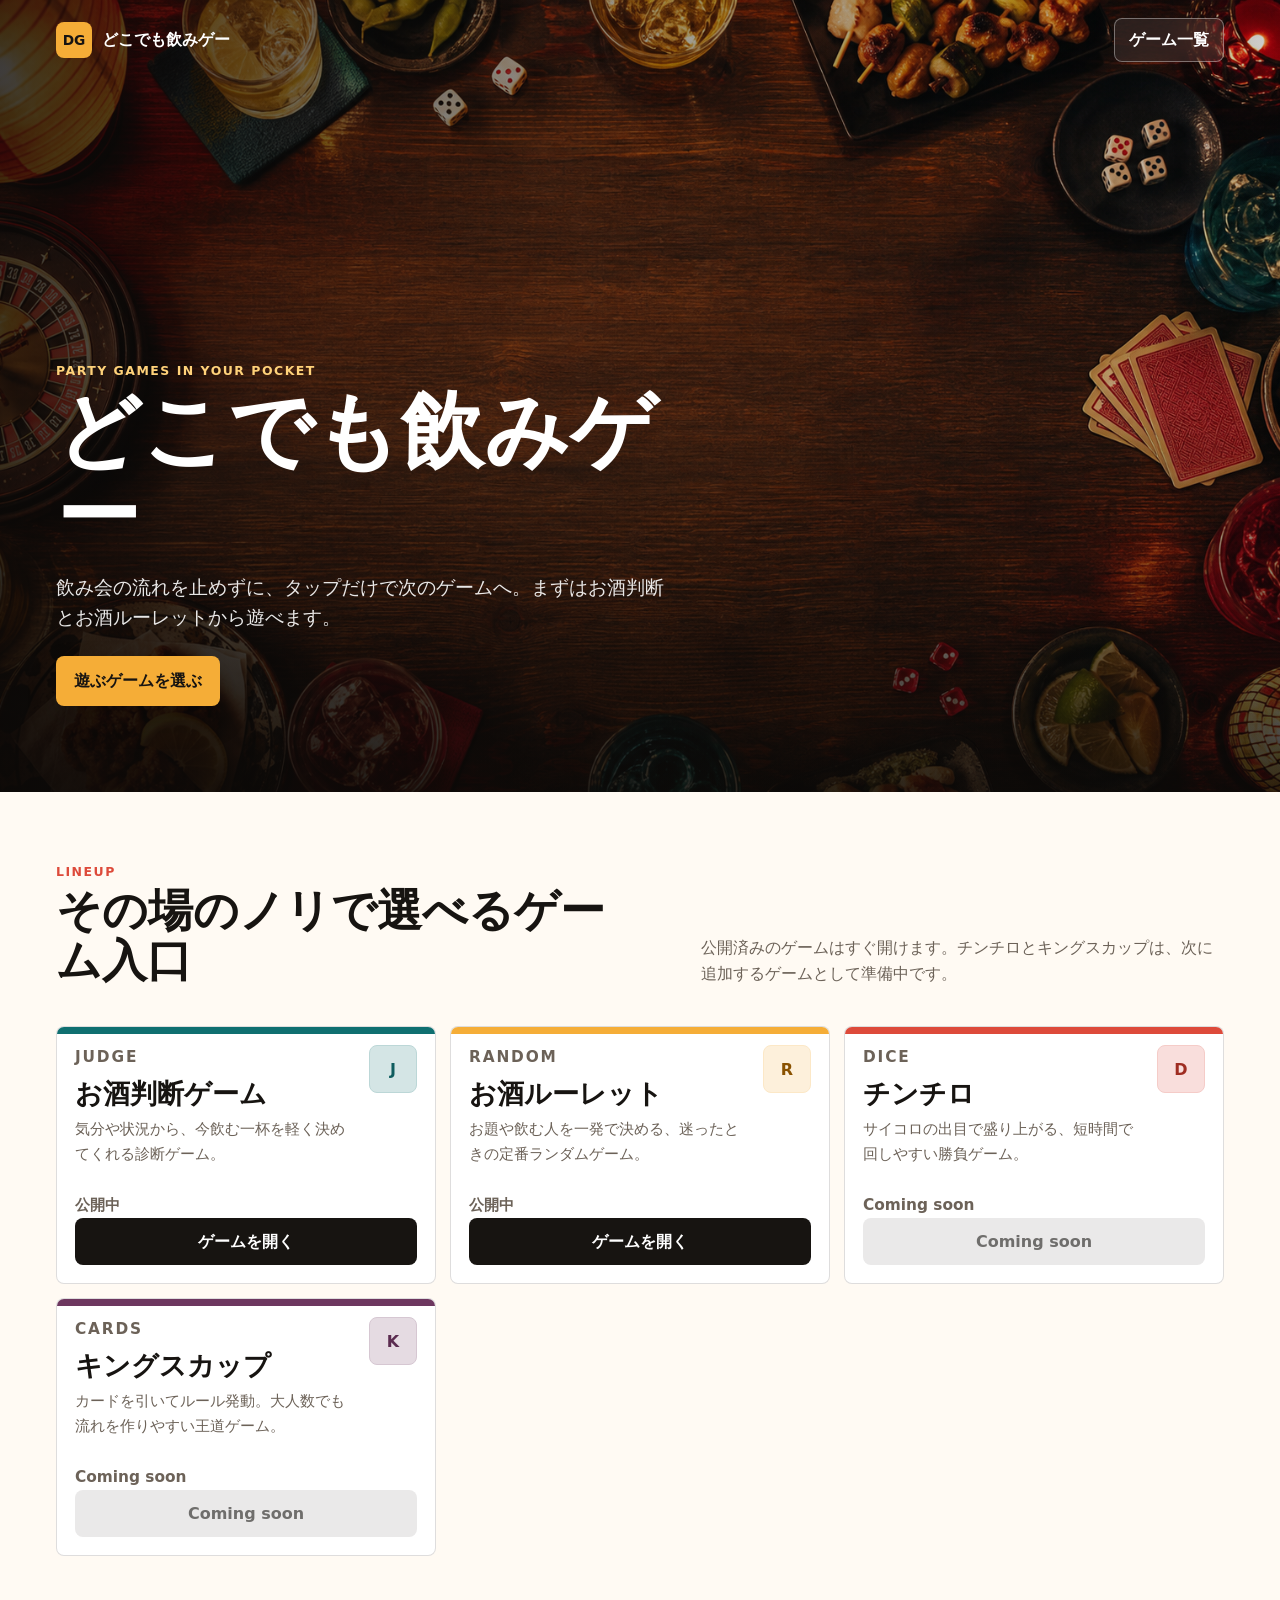
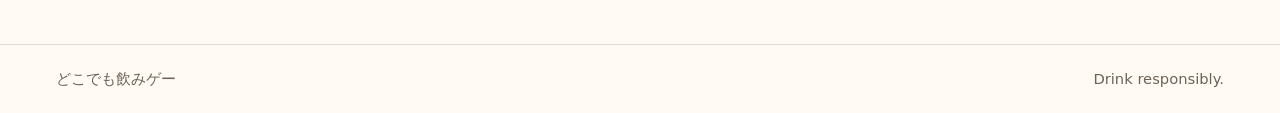
==== index.html @ 65e5f1d6 "Initial drinking games portal" ====
<!doctype html>
<html lang="ja">
  <head>
    <meta charset="utf-8" />
    <meta name="viewport" content="width=device-width, initial-scale=1" />
    <title>どこでも飲みゲー</title>
    <meta
      name="description"
      content="ルーレット、お酒判断、チンチロ、キングスカップなどをどこでも遊べる飲みゲームポータル。"
    />
    <link rel="stylesheet" href="./styles.css" />
  </head>
  <body>
    <header class="hero">
      <img class="hero__image" src="./assets/hero-party-table.png" alt="" />
      <div class="hero__shade"></div>
      <nav class="topbar" aria-label="サイト">
        <a class="brand" href="./index.html" aria-label="どこでも飲みゲー ホーム">
          <span class="brand__mark">DG</span>
          <span>どこでも飲みゲー</span>
        </a>
        <a class="topbar__link" href="#games">ゲーム一覧</a>
      </nav>
      <section class="hero__content" aria-labelledby="page-title">
        <p class="hero__eyebrow">party games in your pocket</p>
        <h1 id="page-title">どこでも飲みゲー</h1>
        <p class="hero__copy">
          飲み会の流れを止めずに、タップだけで次のゲームへ。まずはお酒判断とお酒ルーレットから遊べます。
        </p>
        <a class="hero__button" href="#games">遊ぶゲームを選ぶ</a>
      </section>
    </header>

    <main>
      <section class="intro" aria-label="サイト概要">
        <div>
          <p class="section-kicker">lineup</p>
          <h2>その場のノリで選べるゲーム入口</h2>
        </div>
        <p>
          公開済みのゲームはすぐ開けます。チンチロとキングスカップは、次に追加するゲームとして準備中です。
        </p>
      </section>

      <section class="games" id="games" aria-label="ゲーム一覧">
        <div class="game-grid" id="gameGrid"></div>
      </section>
    </main>

    <footer class="footer">
      <span>どこでも飲みゲー</span>
      <span>Drink responsibly.</span>
    </footer>

    <script src="./app.js"></script>
  </body>
</html>
---- styles.css ----
:root {
  --ink: #171411;
  --paper: #fffaf3;
  --muted: #6c6258;
  --line: rgba(23, 20, 17, 0.14);
  --amber: #f5ad37;
  --red: #dd4a3a;
  --teal: #0f6f70;
  --plum: #6d375f;
  --white: #ffffff;
  --shadow: 0 18px 50px rgba(23, 20, 17, 0.16);
}

* {
  box-sizing: border-box;
}

html {
  scroll-behavior: smooth;
}

body {
  margin: 0;
  background: var(--paper);
  color: var(--ink);
  font-family: system-ui, -apple-system, BlinkMacSystemFont, "Segoe UI", sans-serif;
  line-height: 1.6;
}

a {
  color: inherit;
  text-decoration: none;
}

button {
  font: inherit;
}

.hero {
  position: relative;
  min-height: 88svh;
  display: grid;
  align-items: end;
  overflow: hidden;
  color: var(--white);
  isolation: isolate;
}

.hero__image,
.hero__shade {
  position: absolute;
  inset: 0;
  width: 100%;
  height: 100%;
}

.hero__image {
  object-fit: cover;
  z-index: -3;
}

.hero__shade {
  background:
    linear-gradient(90deg, rgba(12, 9, 7, 0.78), rgba(12, 9, 7, 0.4) 46%, rgba(12, 9, 7, 0.16)),
    linear-gradient(0deg, rgba(12, 9, 7, 0.8), rgba(12, 9, 7, 0.04) 48%);
  z-index: -2;
}

.topbar {
  position: absolute;
  top: 0;
  left: 0;
  right: 0;
  display: flex;
  justify-content: space-between;
  align-items: center;
  gap: 16px;
  padding: 18px clamp(18px, 5vw, 56px);
}

.brand {
  display: inline-flex;
  align-items: center;
  gap: 10px;
  font-weight: 800;
  min-width: 0;
}

.brand__mark {
  display: grid;
  place-items: center;
  width: 36px;
  height: 36px;
  border-radius: 8px;
  background: var(--amber);
  color: var(--ink);
  font-size: 0.86rem;
  letter-spacing: 0;
}

.topbar__link,
.hero__button,
.game-card__link {
  min-height: 44px;
  display: inline-flex;
  align-items: center;
  justify-content: center;
  border-radius: 8px;
  font-weight: 800;
}

.topbar__link {
  padding: 8px 14px;
  border: 1px solid rgba(255, 255, 255, 0.36);
  background: rgba(255, 255, 255, 0.08);
  backdrop-filter: blur(14px);
}

.hero__content {
  width: min(760px, 100%);
  padding: 108px clamp(18px, 5vw, 56px) clamp(42px, 9vw, 86px);
}

.hero__eyebrow,
.section-kicker,
.game-card__meta {
  margin: 0;
  text-transform: uppercase;
  font-size: 0.78rem;
  font-weight: 900;
  letter-spacing: 0.12em;
}

.hero__eyebrow {
  color: #ffd27a;
}

h1,
h2,
h3,
p {
  overflow-wrap: anywhere;
  line-break: anywhere;
}

h1 {
  margin: 8px 0 12px;
  font-size: clamp(2.75rem, 8vw, 5.25rem);
  line-height: 1.02;
  letter-spacing: 0;
}

.hero__copy {
  max-width: 620px;
  margin: 0 0 24px;
  color: rgba(255, 255, 255, 0.9);
  font-size: clamp(1rem, 2.4vw, 1.18rem);
}

.hero__button {
  padding: 12px 18px;
  background: var(--amber);
  color: var(--ink);
  box-shadow: 0 14px 30px rgba(0, 0, 0, 0.2);
}

.intro {
  display: grid;
  grid-template-columns: minmax(0, 0.9fr) minmax(260px, 0.8fr);
  gap: clamp(18px, 5vw, 56px);
  align-items: end;
  padding: clamp(34px, 6vw, 70px) clamp(18px, 5vw, 56px) 18px;
}

.section-kicker {
  color: var(--red);
}

h2 {
  margin: 4px 0 0;
  font-size: clamp(1.8rem, 4.2vw, 2.8rem);
  line-height: 1.12;
}

.intro p:not(.section-kicker) {
  margin: 0;
  color: var(--muted);
}

.games {
  padding: 22px clamp(18px, 5vw, 56px) clamp(46px, 8vw, 88px);
}

.game-grid {
  display: grid;
  grid-template-columns: repeat(3, minmax(0, 1fr));
  gap: 14px;
}

.game-card {
  position: relative;
  min-height: 258px;
  display: grid;
  align-content: space-between;
  gap: 18px;
  padding: 18px;
  border: 1px solid var(--line);
  border-radius: 8px;
  background: var(--white);
  box-shadow: 0 1px 0 rgba(255, 255, 255, 0.9) inset;
  overflow: hidden;
}

.game-card::before {
  content: "";
  position: absolute;
  inset: 0 0 auto;
  height: 7px;
  background: var(--accent, var(--amber));
}

.game-card__top {
  display: flex;
  justify-content: space-between;
  gap: 12px;
  align-items: start;
}

.game-card__badge {
  display: grid;
  place-items: center;
  width: 48px;
  height: 48px;
  flex: 0 0 auto;
  border-radius: 8px;
  background: color-mix(in srgb, var(--accent, var(--amber)) 18%, white);
  border: 1px solid color-mix(in srgb, var(--accent, var(--amber)) 28%, white);
  color: var(--accent-dark, var(--ink));
  font-weight: 900;
}

.game-card__meta {
  color: var(--accent-dark, var(--teal));
}

.game-card h3 {
  margin: 8px 0 8px;
  font-size: clamp(1.35rem, 2.2vw, 1.7rem);
  line-height: 1.16;
}

.game-card p {
  margin: 0;
  color: var(--muted);
  font-size: 0.96rem;
}

.game-card__link {
  width: 100%;
  padding: 11px 14px;
  border: 0;
  color: var(--white);
  background: var(--ink);
}

.game-card__link--disabled {
  color: rgba(23, 20, 17, 0.58);
  background: rgba(23, 20, 17, 0.09);
  cursor: not-allowed;
}

.game-card__status {
  color: var(--muted);
  font-size: 0.84rem;
  font-weight: 800;
}

.footer {
  display: flex;
  justify-content: space-between;
  gap: 14px;
  padding: 22px clamp(18px, 5vw, 56px);
  border-top: 1px solid var(--line);
  color: var(--muted);
  font-size: 0.92rem;
}

.placeholder {
  min-height: 100svh;
  display: grid;
  place-items: center;
  padding: 28px 18px;
  background:
    linear-gradient(140deg, rgba(245, 173, 55, 0.18), transparent 44%),
    linear-gradient(320deg, rgba(15, 111, 112, 0.16), transparent 46%),
    var(--paper);
}

.placeholder__panel {
  width: min(620px, 100%);
  padding: clamp(22px, 5vw, 42px);
  border-radius: 8px;
  background: var(--white);
  box-shadow: var(--shadow);
  border: 1px solid var(--line);
}

.placeholder__panel h1 {
  margin: 0 0 12px;
  font-size: clamp(2.3rem, 9vw, 4.8rem);
  color: var(--ink);
}

.placeholder__panel p {
  margin: 0 0 22px;
  color: var(--muted);
}

.placeholder__actions {
  display: flex;
  flex-wrap: wrap;
  gap: 10px;
}

.placeholder__actions a {
  min-height: 44px;
  display: inline-flex;
  align-items: center;
  justify-content: center;
  padding: 10px 14px;
  border-radius: 8px;
  font-weight: 800;
  border: 1px solid var(--line);
}

.placeholder__actions a:first-child {
  background: var(--ink);
  color: var(--white);
}

@media (max-width: 860px) {
  .intro {
    grid-template-columns: 1fr;
  }

  .game-grid {
    grid-template-columns: repeat(2, minmax(0, 1fr));
  }
}

@media (max-width: 560px) {
  .hero {
    min-height: 84svh;
  }

  .topbar {
    padding: 14px 16px;
  }

  .brand span:last-child {
    max-width: 9em;
    white-space: nowrap;
    overflow: hidden;
    text-overflow: ellipsis;
  }

  .topbar__link {
    padding-inline: 11px;
  }

  .game-grid {
    grid-template-columns: 1fr;
  }

  .game-card {
    min-height: 232px;
  }

  .hero__content {
    padding-bottom: 48px;
  }

  h1 {
    font-size: clamp(2.85rem, 15vw, 3.65rem);
  }

  .footer {
    flex-direction: column;
  }
}
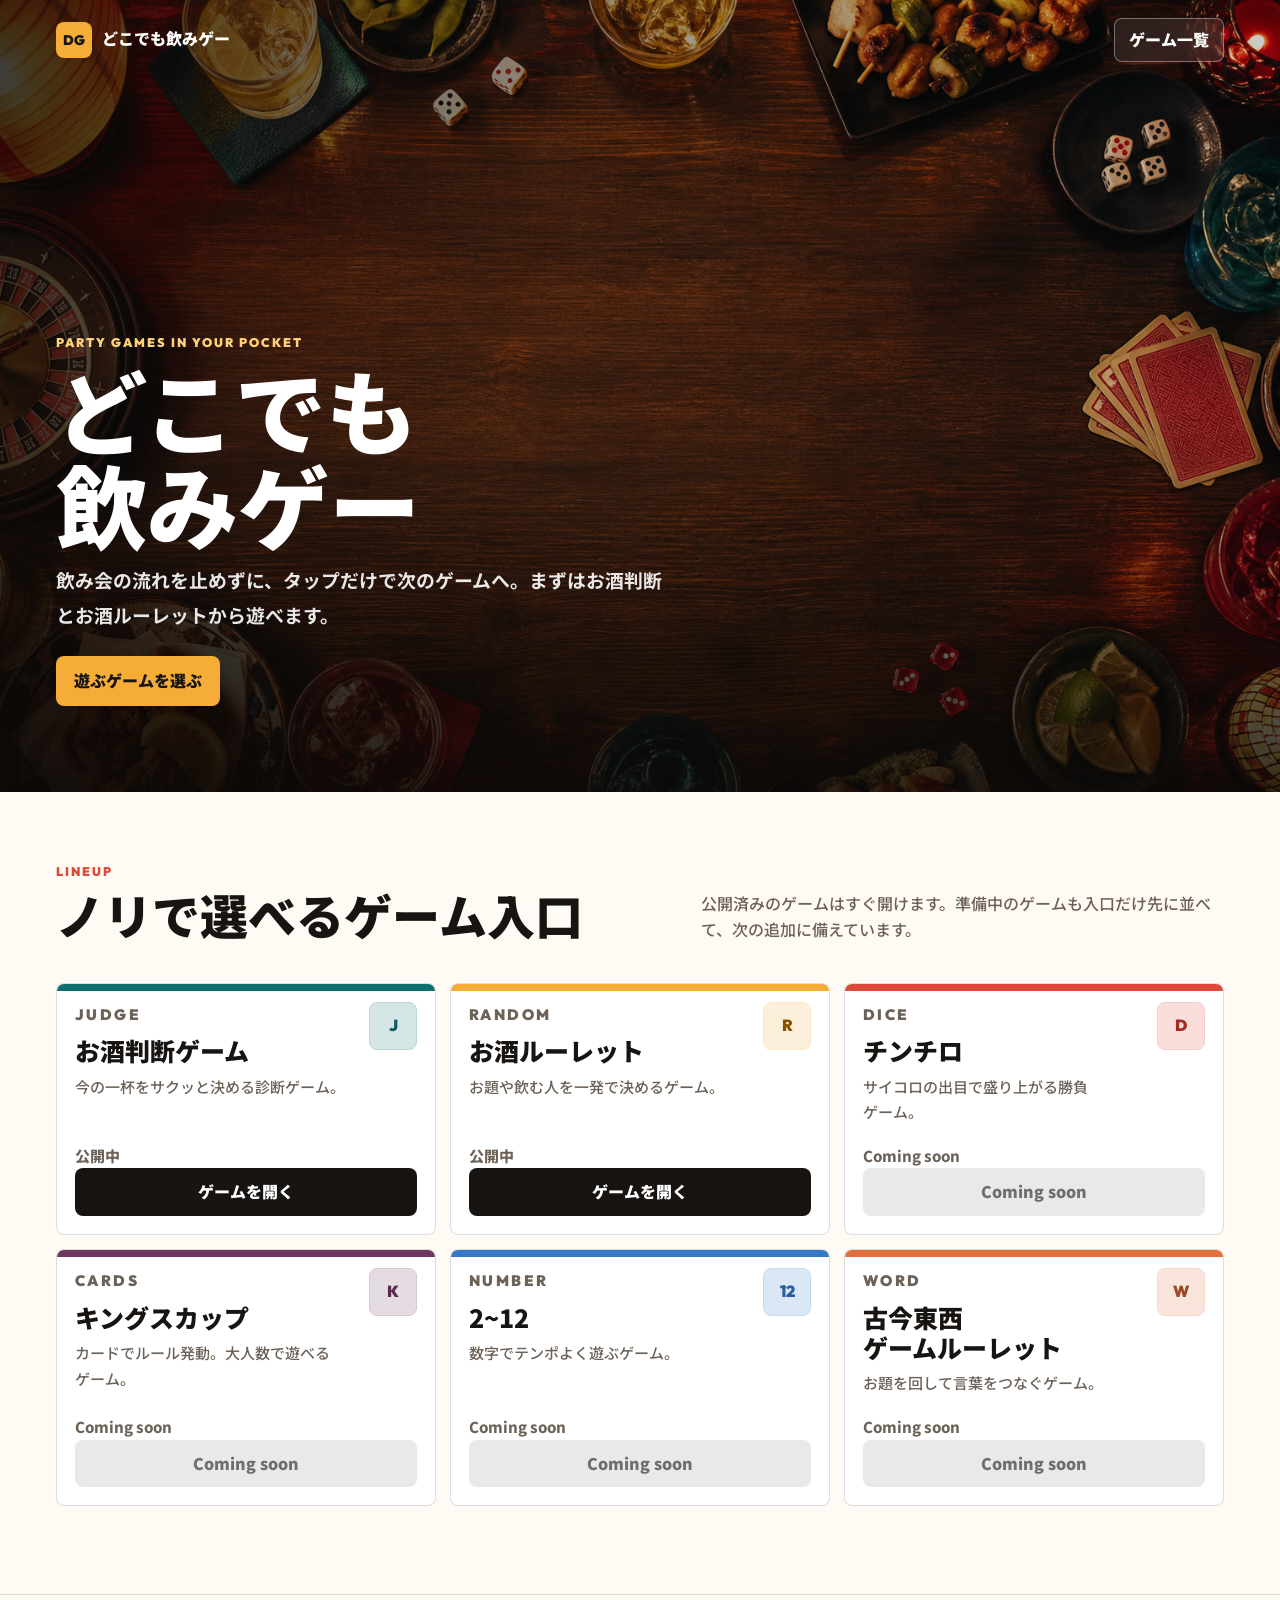
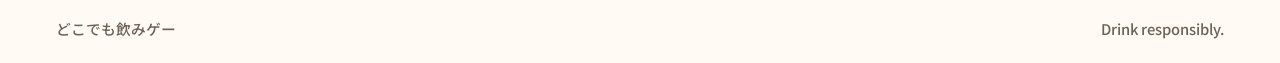
==== commit 5bb31736: "Polish portal typography and add upcoming games" ====
--- a/index.html
+++ b/index.html
@@ -7,6 +7,12 @@
     <meta
       name="description"
       content="ルーレット、お酒判断、チンチロ、キングスカップなどをどこでも遊べる飲みゲームポータル。"
+    />
+    <link rel="preconnect" href="https://fonts.googleapis.com" />
+    <link rel="preconnect" href="https://fonts.gstatic.com" crossorigin />
+    <link
+      href="https://fonts.googleapis.com/css2?family=Noto+Sans+JP:wght@500;700;900&family=Outfit:wght@700;800;900&display=swap"
+      rel="stylesheet"
     />
     <link rel="stylesheet" href="./styles.css" />
   </head>
@@ -23,7 +29,7 @@
       </nav>
       <section class="hero__content" aria-labelledby="page-title">
         <p class="hero__eyebrow">party games in your pocket</p>
-        <h1 id="page-title">どこでも飲みゲー</h1>
+        <h1 id="page-title">どこでも<br />飲みゲー</h1>
         <p class="hero__copy">
           飲み会の流れを止めずに、タップだけで次のゲームへ。まずはお酒判断とお酒ルーレットから遊べます。
         </p>
@@ -35,10 +41,10 @@
       <section class="intro" aria-label="サイト概要">
         <div>
           <p class="section-kicker">lineup</p>
-          <h2>その場のノリで選べるゲーム入口</h2>
+          <h2>ノリで選べるゲーム入口</h2>
         </div>
         <p>
-          公開済みのゲームはすぐ開けます。チンチロとキングスカップは、次に追加するゲームとして準備中です。
+          公開済みのゲームはすぐ開けます。準備中のゲームも入口だけ先に並べて、次の追加に備えています。
         </p>
       </section>
 
--- a/styles.css
+++ b/styles.css
@@ -23,8 +23,14 @@
   margin: 0;
   background: var(--paper);
   color: var(--ink);
-  font-family: system-ui, -apple-system, BlinkMacSystemFont, "Segoe UI", sans-serif;
+  font-family:
+    "Noto Sans JP",
+    "Hiragino Kaku Gothic ProN",
+    "Yu Gothic",
+    system-ui,
+    sans-serif;
   line-height: 1.6;
+  font-weight: 500;
 }
 
 a {
@@ -82,7 +88,8 @@
   display: inline-flex;
   align-items: center;
   gap: 10px;
-  font-weight: 800;
+  font-family: "Outfit", "Noto Sans JP", sans-serif;
+  font-weight: 900;
   min-width: 0;
 }
 
@@ -96,6 +103,7 @@
   color: var(--ink);
   font-size: 0.86rem;
   letter-spacing: 0;
+  font-family: "Outfit", sans-serif;
 }
 
 .topbar__link,
@@ -106,7 +114,7 @@
   align-items: center;
   justify-content: center;
   border-radius: 8px;
-  font-weight: 800;
+  font-weight: 900;
 }
 
 .topbar__link {
@@ -128,7 +136,8 @@
   text-transform: uppercase;
   font-size: 0.78rem;
   font-weight: 900;
-  letter-spacing: 0.12em;
+  letter-spacing: 0.16em;
+  font-family: "Outfit", "Noto Sans JP", sans-serif;
 }
 
 .hero__eyebrow {
@@ -139,15 +148,20 @@
 h2,
 h3,
 p {
-  overflow-wrap: anywhere;
-  line-break: anywhere;
+  overflow-wrap: break-word;
+  word-break: normal;
+  line-break: strict;
+  text-wrap: pretty;
 }
 
 h1 {
   margin: 8px 0 12px;
-  font-size: clamp(2.75rem, 8vw, 5.25rem);
-  line-height: 1.02;
+  font-family: "Noto Sans JP", "Hiragino Kaku Gothic ProN", sans-serif;
+  font-size: clamp(3rem, 8vw, 5.7rem);
+  font-weight: 900;
+  line-height: 1.04;
   letter-spacing: 0;
+  text-wrap: balance;
 }
 
 .hero__copy {
@@ -155,6 +169,8 @@
   margin: 0 0 24px;
   color: rgba(255, 255, 255, 0.9);
   font-size: clamp(1rem, 2.4vw, 1.18rem);
+  font-weight: 700;
+  line-height: 1.85;
 }
 
 .hero__button {
@@ -178,8 +194,10 @@
 
 h2 {
   margin: 4px 0 0;
-  font-size: clamp(1.8rem, 4.2vw, 2.8rem);
-  line-height: 1.12;
+  font-size: clamp(1.9rem, 4vw, 3rem);
+  font-weight: 900;
+  line-height: 1.18;
+  text-wrap: balance;
 }
 
 .intro p:not(.section-kicker) {
@@ -199,7 +217,7 @@
 
 .game-card {
   position: relative;
-  min-height: 258px;
+  min-height: 246px;
   display: grid;
   align-content: space-between;
   gap: 18px;
@@ -237,6 +255,7 @@
   border: 1px solid color-mix(in srgb, var(--accent, var(--amber)) 28%, white);
   color: var(--accent-dark, var(--ink));
   font-weight: 900;
+  font-family: "Outfit", "Noto Sans JP", sans-serif;
 }
 
 .game-card__meta {
@@ -245,14 +264,17 @@
 
 .game-card h3 {
   margin: 8px 0 8px;
-  font-size: clamp(1.35rem, 2.2vw, 1.7rem);
-  line-height: 1.16;
+  font-size: clamp(1.28rem, 2vw, 1.56rem);
+  font-weight: 900;
+  line-height: 1.22;
+  text-wrap: balance;
 }
 
 .game-card p {
   margin: 0;
   color: var(--muted);
-  font-size: 0.96rem;
+  font-size: 0.94rem;
+  line-height: 1.7;
 }
 
 .game-card__link {
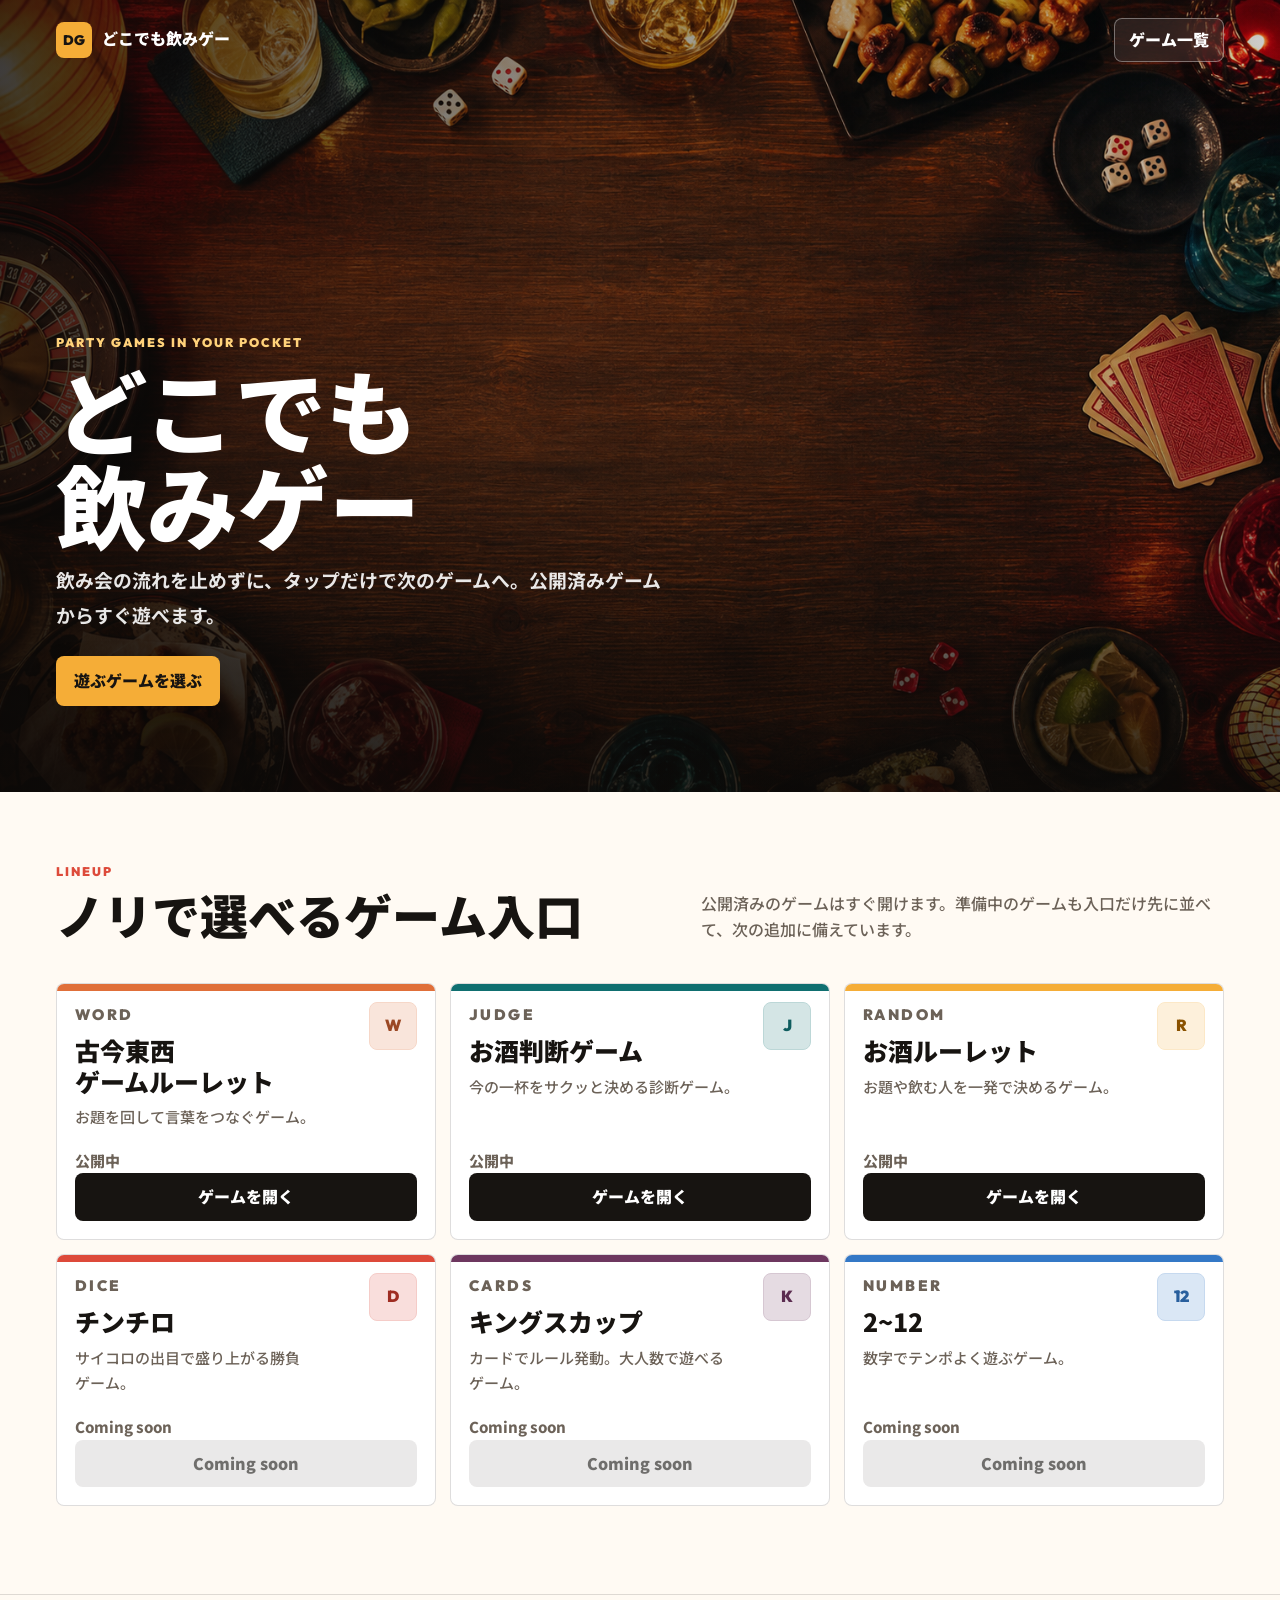
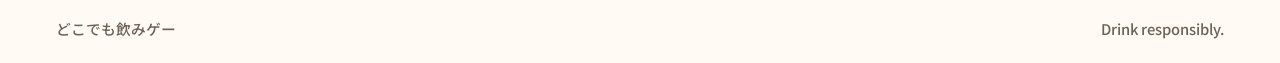
==== commit af2e3da7: "Promote word roulette game" ====
--- a/index.html
+++ b/index.html
@@ -31,7 +31,7 @@
         <p class="hero__eyebrow">party games in your pocket</p>
         <h1 id="page-title">どこでも<br />飲みゲー</h1>
         <p class="hero__copy">
-          飲み会の流れを止めずに、タップだけで次のゲームへ。まずはお酒判断とお酒ルーレットから遊べます。
+          飲み会の流れを止めずに、タップだけで次のゲームへ。公開済みゲームからすぐ遊べます。
         </p>
         <a class="hero__button" href="#games">遊ぶゲームを選ぶ</a>
       </section>
